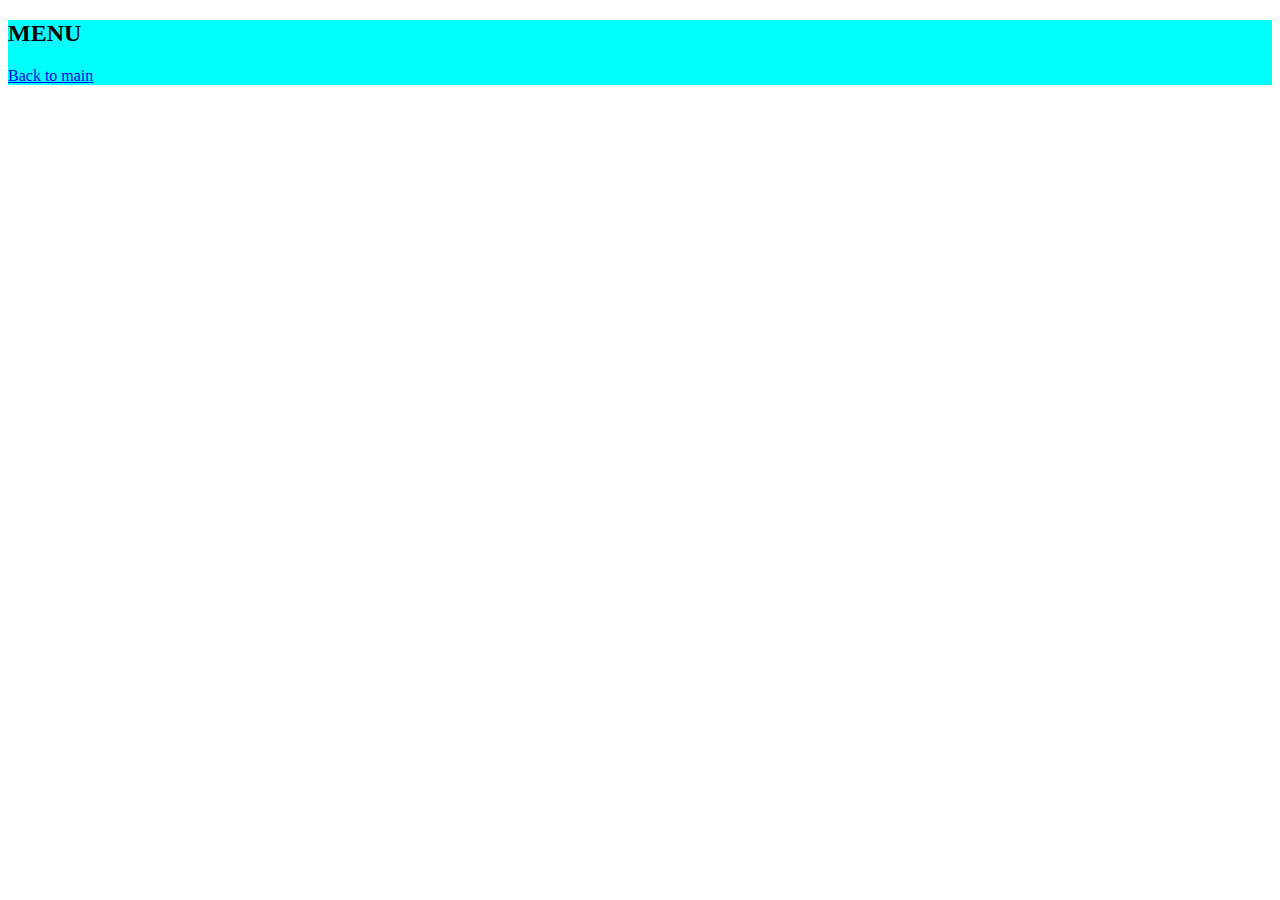
==== menu.html @ 2d862436 "mark up main page" ====
<!DOCTYPE html>
<html lang="en">
<head>
    <meta charset="UTF-8">
    <meta http-equiv="X-UA-Compatible" content="IE=edge">
    <meta name="viewport" content="width=device-width, initial-scale=1.0">
    <link rel="stylesheet" href="./style-menu.css">
    <title>Document</title>
</head>
<body>
    <div class="menu-container">
         <h2>MENU</h2>
    <a href="index.html">Back to main</a>
    </div>
   
</body>
</html>
---- style-menu.css ----
.menu-container{
    background-color: aqua;
}
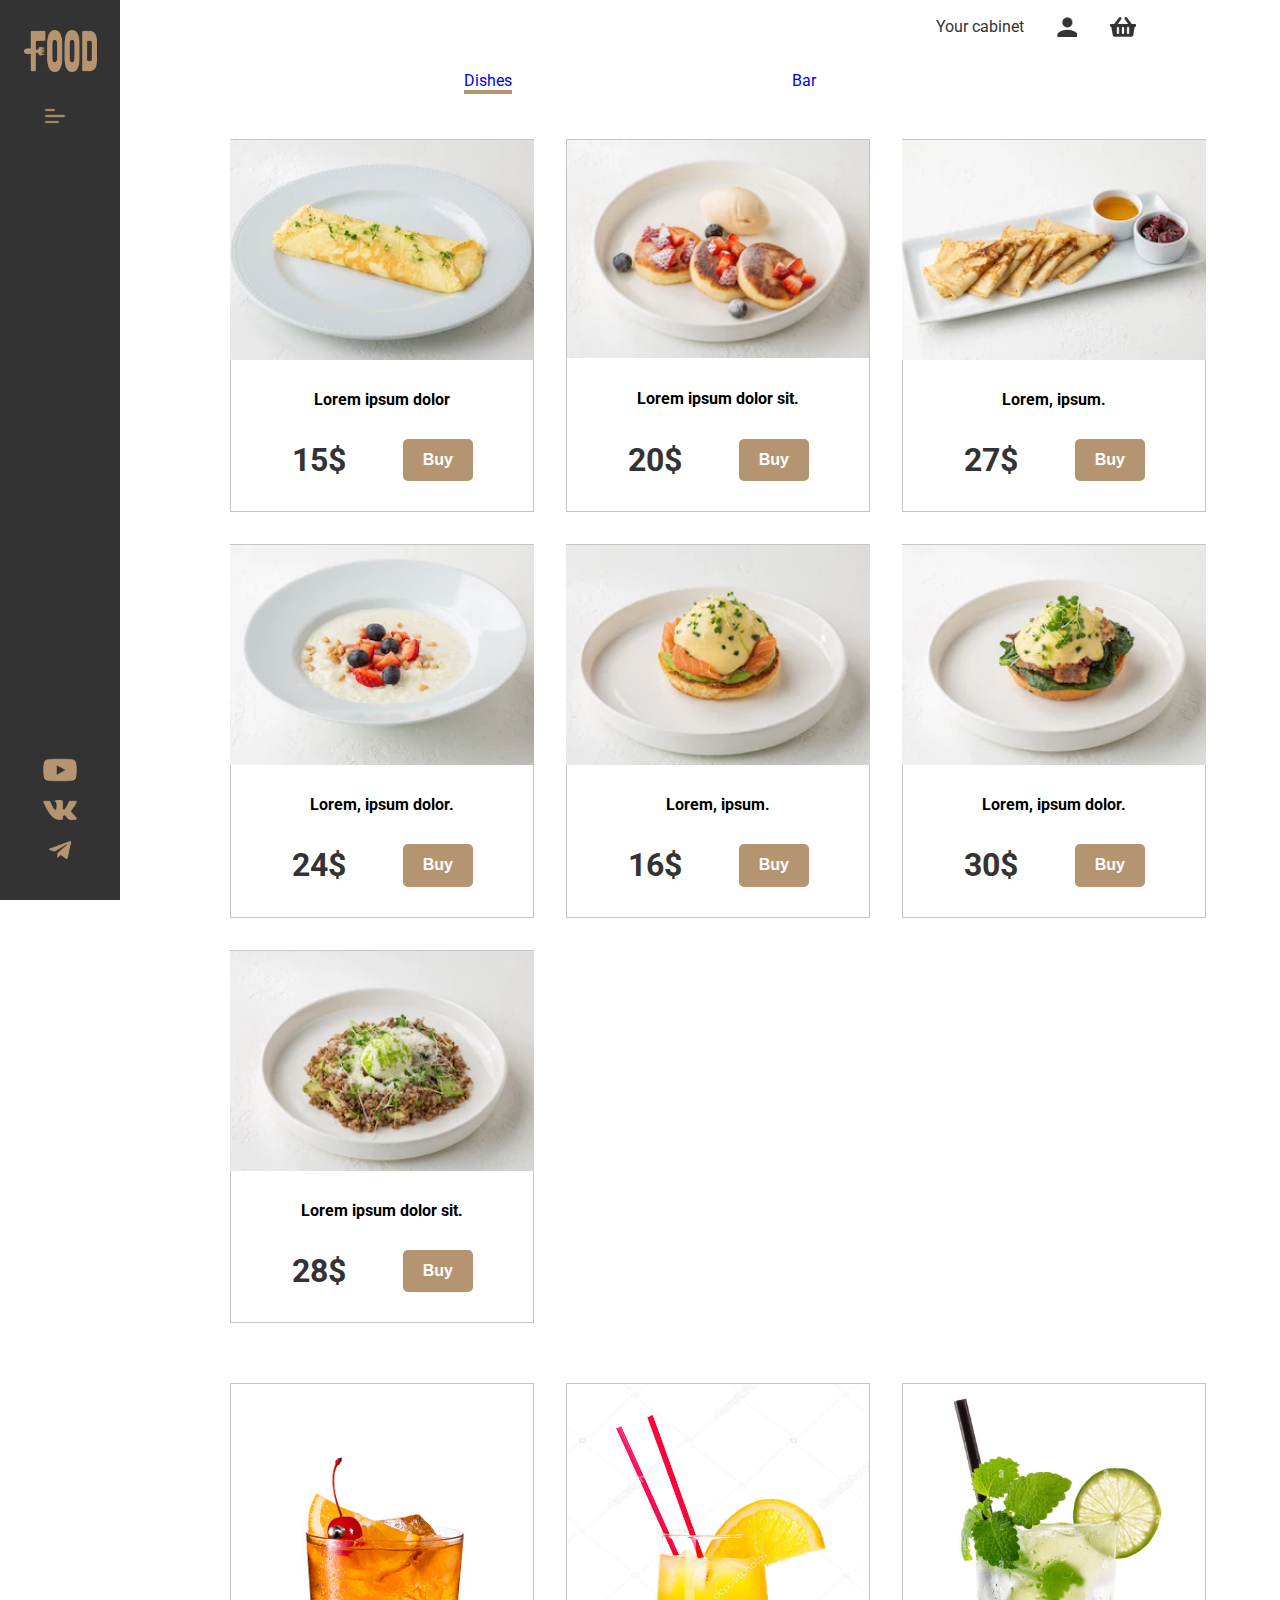
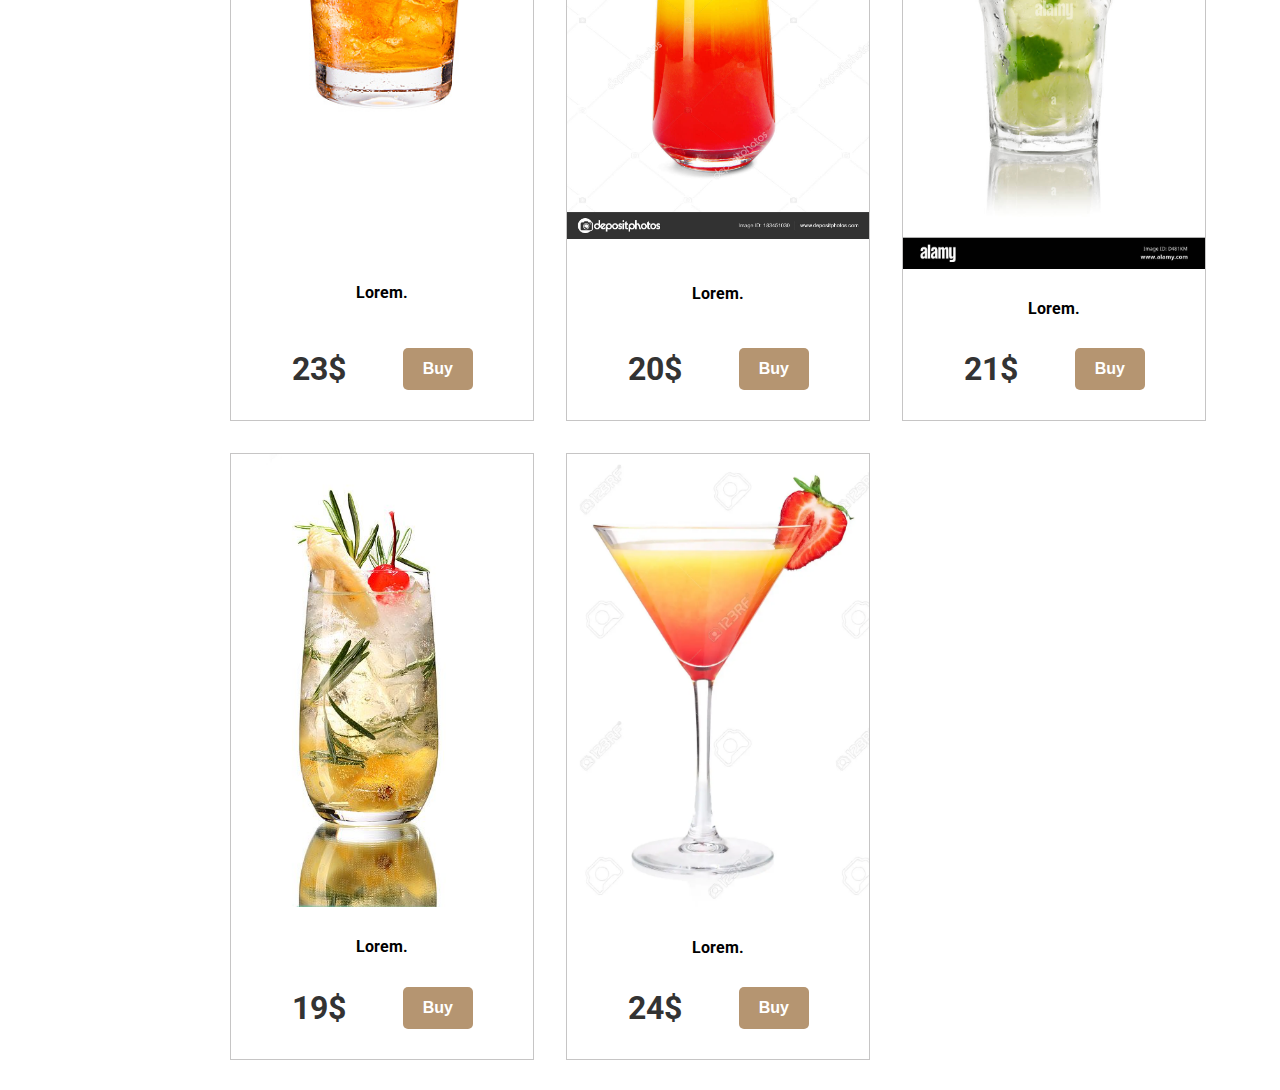
==== commit 9526355e: "16.02" ====
--- a/menu.html
+++ b/menu.html
@@ -5,13 +5,141 @@
     <meta http-equiv="X-UA-Compatible" content="IE=edge">
     <meta name="viewport" content="width=device-width, initial-scale=1.0">
     <link rel="stylesheet" href="./style-menu.css">
+    <link rel="stylesheet" href="./style.css">
     <title>Document</title>
 </head>
 <body>
-    <div class="menu-container">
-         <h2>MENU</h2>
-    <a href="index.html">Back to main</a>
-    </div>
-   
+    <header class="header-bar">
+        <div class="side-bar">
+            <div class="logo-container">
+               <a href="index.html" class="logo"></a> 
+               <span class="burger-menu"></span>
+            </div>
+            <div class="icon-container">
+                <span class="social-icon ytube"></span>
+                <span class="social-icon vk"></span>
+                <span class="social-icon tg"></span>
+            </div>    
+        </div>
+        
+        <div class="profile-container">
+            <span class="cabinet">Your cabinet</span>
+            <span class="profile"></span>
+            <span class="bascket"></span>
+        </div>
+
+        <ul class="menu-click">
+            <li class="menu__dishes">
+                <a href="#" class="menu__link dishes__link menu__link--active"><span class="menu__link--span">Dishes</span></a>
+            </li>
+            <li class="menu__bar">
+                <a href="#" class="menu__link bar__link"><span class="menu__link--span">Bar</span></a>
+            </li>
+        </ul>
+
+        <div class="menu-list--dishes">
+            <div class="menu__card">
+                <img src="./img/menu-items/Rectangle 57 (1).png" alt="pic">
+                <h4 class="card-title">Lorem ipsum dolor</h4>
+                <div class="price-container">
+                    <span class="price">15$</span>
+                    <button type="button" class="buy__btn">Buy</button>
+                </div>
+            </div>
+            <div class="menu__card">
+                <img src="./img/menu-items/Rectangle 57 (2).png" alt="pic" class="card__img">
+                <h4 class="card-title">Lorem ipsum dolor sit.</h4>
+                <div class="price-container">
+                    <span class="price">20$</span>
+                    <button type="button" class="buy__btn">Buy</button>
+                </div>
+            </div>
+            <div class="menu__card">
+                <img src="./img/menu-items/Rectangle 57 (3).png" alt="pic">
+                <h4 class="card-title">Lorem, ipsum.</h4>
+                <div class="price-container">
+                    <span class="price">27$</span>
+                    <button type="button" class="buy__btn">Buy</button>
+                </div>
+            </div>
+            <div class="menu__card">
+                <img src="./img/menu-items/Rectangle 57 (4).png" alt="pic">
+                <h4 class="card-title">Lorem, ipsum dolor.</h4>
+                <div class="price-container">
+                    <span class="price">24$</span>
+                    <button type="button" class="buy__btn">Buy</button>
+                </div>
+            </div>
+            <div class="menu__card">
+                <img src="./img/menu-items/Rectangle 57 (5).png" alt="pic">
+                <h4 class="card-title">Lorem, ipsum.</h4>
+                <div class="price-container">
+                    <span class="price">16$</span>
+                    <button type="button" class="buy__btn">Buy</button>
+                </div>
+            </div>
+            <div class="menu__card">
+                <img src="./img/menu-items/Rectangle 57 (6).png" alt="pic">
+                <h4 class="card-title">Lorem, ipsum dolor.</h4>
+                <div class="price-container">
+                    <span class="price">30$</span>
+                    <button type="button" class="buy__btn">Buy</button>
+                </div>
+            </div>
+            <div class="menu__card">
+                <img src="./img/menu-items/Rectangle 57 (7).png" alt="pic">
+                <h4 class="card-title">Lorem ipsum dolor sit.</h4>
+                <div class="price-container">
+                    <span class="price">28$</span>
+                    <button type="button" class="buy__btn">Buy</button>
+                </div>
+            </div>
+        </div>
+
+        <div class="menu-list--bar">
+            <div class="menu__card">
+                <img class="card__img" src="./img/bar-items/istockphoto-1129486696-170667a.jpg" alt="pic">
+                <h4 class="card-title">Lorem.</h4>
+                <div class="price-container">
+                    <span class="price">23$</span>
+                    <button type="button" class="buy__btn">Buy</button>
+                </div>
+            </div>
+            <div class="menu__card">
+                <img class="card__img" src="./img/bar-items/depositphotos_183451030-stock-photo-glass-of-sex-on-the.jpg" alt="pic">
+                <h4 class="card-title">Lorem.</h4>
+                <div class="price-container">
+                    <span class="price">20$</span>
+                    <button type="button" class="buy__btn">Buy</button>
+                </div>
+            </div>
+            <div class="menu__card">
+                <img class="card__img" src="./img/bar-items/cocktail-mojito-in-front-of-white-background-D481KM.jpg" alt="pic">
+                <h4 class="card-title">Lorem.</h4>
+                <div class="price-container">
+                    <span class="price">21$</span>
+                    <button type="button" class="buy__btn">Buy</button>
+                </div>
+            </div>
+            <div class="menu__card">
+                <img class="card__img" src="./img/bar-items/a448d61431ac61c20a5f1e054f6dbe63.jpg" alt="pic">
+                <h4 class="card-title">Lorem.</h4>
+                <div class="price-container">
+                    <span class="price">19$</span>
+                    <button type="button" class="buy__btn">Buy</button>
+                </div>
+            </div>
+            <div class="menu__card">
+                <img class="card__img" src="./img/bar-items/6797995-orange-alcohol-cocktail-with-strawberry-isolated-on-white-background.webp" alt="pic">
+                <h4 class="card-title">Lorem.</h4>
+                <div class="price-container">
+                    <span class="price">24$</span>
+                    <button type="button" class="buy__btn">Buy</button>
+                </div>
+            </div>
+        </div>
+        
+    </header>
+   <script src="./menu.js"></script>
 </body>
 </html>--- a/style-menu.css
+++ b/style-menu.css
@@ -1,3 +1,114 @@
-.menu-container{
-    background-color: aqua;
+.profile-container{
+    width: 40%;
+    padding: 1rem;
+    margin: 0 0 0 50%;
+    display: flex;
+    justify-content: flex-end;
+    align-items: center;
+}
+.cabinet{
+    font-weight: 400;
+    font-size: 16px;
+    line-height: 140%;
+    color: #333333;
+}
+.profile{
+    background-image: url('./img/profile-icon/Vector.png');
+}
+.bascket{
+    background-image: url('./img/profile-icon/Vector\ \(1\).png');
+}
+.profile, .bascket{
+    display: inline-block;
+    width: 26px;
+    height: 20px;
+    background-repeat: no-repeat;
+    background-position: center;
+    background-size: contain;
+    margin-left: 30px;
+}
+
+.menu-click {
+    width: 30%;
+    margin: 0 auto;
+    padding: 1rem;
+    font-weight: 400;
+    font-size: 16px;
+    line-height: 140%;
+    color: #333333;
+    display: flex;
+    justify-content: space-between;
+    align-items: center;
+}
+.menu__link--active{
+    border-bottom: 4px solid #B59571;
+
+}
+.menu__dishes {
+}
+.menu__link {
+}
+.menu__link--span {
+}
+.menu__bar {
+}
+
+.menu-list--dishes, .menu-list--bar {
+    width: 68%;
+    padding: 30px 6%;
+    padding-left: calc(6% + 12%);
+    display: grid;
+    grid-template-columns: repeat(3, 1fr);
+    gap: 2rem;
+}
+.menu__card {
+    border: 1px solid #c6c5c5;
+    display: flex;
+    flex-direction: column;
+    justify-content: space-between;
+    align-items: center;
+    transition: box-shadow 350ms linear;
+    max-width: 304px;
+}
+.menu__card:hover{
+    box-shadow: 7px 8px 23px -1px rgba(0,0,0,0.75);
+    transition: box-shadow 350ms linear;
+}
+.card__img{  
+    width: 302px;
+    height: auto; 
+}
+.card-title {
+    margin: 30px 0;
+}
+.price-container {
+    width: 60%;
+    padding-bottom: 30px;
+    display: flex;
+    justify-content: space-between;
+    align-items: center;
+}
+.price {
+    font-weight: 700;
+    font-size: 32px;
+    line-height: 120%;
+    color: #333333;
+}
+.buy__btn {
+    padding: 10px 20px;
+    background: #B59571;
+    border-radius: 5px;
+    font-weight: 700;
+    font-size: 16px;
+    line-height: 140%;
+    color: #FFFFFF;
+    transition: opacity 300ms linear;
+}
+.buy__btn:hover{
+    opacity: 0.8;
+    transition: opacity 300ms linear;
+}
+
+.menu-list--bar{
+
 }--- a/style.css
+++ b/style.css
@@ -0,0 +1,452 @@
+@import url('https://fonts.googleapis.com/css2?family=Roboto:wght@400;700&display=swap');
+*{
+    margin: 0;
+    padding: 0;
+    box-sizing: border-box;
+}
+body{
+    font-family: 'Roboto', sans-serif;
+}
+ul, ol, nav{
+    list-style: none;
+}
+a{
+    text-decoration: none;
+}
+button{
+    background: transparent;
+    border: none;
+    cursor: pointer;
+}
+.header {
+    position: relative;
+    width: 100%;
+    height: 100vh;
+    padding: 30px 100px;
+    background-image: url('./img/Rectangle\ 30.png');
+    background-size: cover;
+    background-repeat: no-repeat;
+    background-position: center;
+}
+.side-bar{
+    position: absolute;
+    left: 0;
+    top: 0;
+    background-color: #333333;
+    width: 12%;
+    max-width: 120px;
+    height: 100vh;
+    padding: 30px 20px;
+    display: flex;
+    flex-direction: column;
+    justify-content: space-between;
+    align-items: center;
+}
+.logo {
+    display: block;
+    width: 73px;
+    height: 46px;
+    background-image: url('./img/logo.png');
+    background-repeat: no-repeat;
+    background-size: contain;
+
+}
+.burger-menu {
+    display: block;
+    width: 34px;
+    height: 24px;
+    background-image: url('./img/gg_menu-left.png');
+    background-repeat: no-repeat;
+    background-size: contain;
+    margin: 28px auto 0;
+}
+.social-icon {
+    display: block;
+    width: 40px;
+    height: 40px;
+    background-repeat: no-repeat;
+    background-size: contain;
+}
+.ytube {
+    background-image: url('./img/social-icon/icon-ytube.png');
+}
+.vk {
+    background-image: url('./img/social-icon/icon-vk.png');
+}
+.tg {
+    background-image: url('./img/social-icon/icon-tg.png');
+}
+.nav {
+    display: flex;
+    justify-content: right;
+    align-items: center;
+    width: 100%;
+    height: 42px;
+}
+.nav__item {
+    margin-left: 50px;
+}
+.nav__link {
+    position: relative;
+    font-style: normal;
+    font-weight: 400;
+    font-size: 16px;
+    line-height: 140%;
+    color: #FFFFFF;
+    padding: 10px 20px;
+}
+.nav__link:before {
+	content:'';
+	position: absolute;
+	top: 0;
+	left: 0;
+	width: 100%;
+	height: 0;
+	background: rgba(255,255,255,0.3);
+	border-radius: 5px;
+	transition: all 400ms ease;
+}
+
+.nav__link:hover:before {
+	height: 42px;
+}
+.header__title {
+    width: 45%;
+    position: absolute;
+    top: 50%;
+    left: 30%;
+    font-weight: 700;
+    font-size: 54px;
+    line-height: 140%;
+    color: #FFFFFF;
+}
+
+/* ------------------------------------- main --------------------------- */
+
+.main-container{
+    padding: 8% 16.25%  5% 16.25%;
+}
+.about {
+    margin-bottom: 150px;
+}
+.section-title {
+    font-weight: 700;
+    font-size: 20px;
+    line-height: 140%;
+    text-transform: uppercase;
+    color: #333333;
+    margin-bottom: 80px;
+}
+.section-title::after{
+    content: '';
+    display: inline-block;
+    width: 60px;
+    height: 3px;
+    vertical-align: middle;
+    margin-left: 30px;
+    background-image: url('./img/Rectangle\ 37.png');
+    background-size: cover;
+    background-position: center;
+
+}
+.section-container {
+    display: flex;
+    justify-content: space-between;
+    padding-left: 10%;
+}
+.section-container__title {
+    display: inline-block;
+    width: 350px;
+    text-transform: capitalize;
+    font-weight: 700;
+    font-size: 64px;
+    line-height: 120%;
+    color: #333333;
+}
+.section-container__descr {
+    display: inline-block;
+    width: 526px;
+    font-weight: 400;
+    font-size: 18px;
+    line-height: 140%;
+    color: #333333;
+}
+.menu {
+    padding-bottom: 150px;
+    margin-bottom: 100px;
+}
+.menu-link-container{
+    display: flex;
+    justify-content: space-between;
+    padding-left: 10%;
+    margin-top: 80px;
+}
+.menu-link{
+    display: inline-block;
+    width: 45%;
+    height: 240px;
+    position: relative;
+    border: 1px solid rgba(51, 51, 51, 0.2);
+}
+.menu-link img{
+    position: absolute;
+    top: 16%;
+    left: 40px;
+    display: block;
+    width: 336px;
+    height: 240px;
+}
+.menu-link__title{
+    position: absolute;
+    top: 127%;
+    left: 24%;
+}
+.section-title{}
+.delivery {
+    margin-bottom: 150px;
+}
+.delivery-btn-container{
+    margin-top: 60px;
+}
+.delivery__btn{
+    padding: 15px 30px;
+    margin-right: 30px;
+    font-weight: 700;
+    font-size: 20px;
+    line-height: 140%;
+
+}
+.more-btn{
+    background-color: #B59571;
+    border: 1px solid #B59571;
+    color: #FFFFFF;
+}
+.detail-btn{
+    border: 1px solid rgba(51, 51, 51, 0.2);
+}
+.contacts {
+}
+.contacts-descr-container {
+    display: flex;
+    justify-content: space-between;
+    align-items: center;
+}
+.contacts__descr {
+    width: 30%;
+    display: flex;
+    flex-wrap: wrap;
+    justify-content: space-between;
+    
+}
+.long-road {
+    width: 45%;
+    height: 130px;
+    margin-bottom: 50px;
+}
+.time {
+    font-weight: 700;
+    font-size: 64px;
+    line-height: 120%;
+    color: #B59571;
+}
+.min {
+    font-weight: 700;
+    font-size: 32px;
+    line-height: 120%;
+    color: #B59571;
+}
+.from {
+    font-weight: 400;
+    font-size: 18px;
+    line-height: 140%;
+    color: #333333;
+}
+.contacts__pic {
+    position: relative;
+    width: 60%;
+    height: 450px;
+    background-image: url('./img/Rectangle\ 43.png');
+    background-repeat: no-repeat;
+    background-size: cover;
+    background-position: center;
+}
+.contacts__form {
+    position: absolute;
+    top: 10%;
+    left: -14%;
+    width: 65%;
+    padding: 40px;
+    background-color: #5B5B5B;
+    color: white;
+}
+
+.for-icon{
+    font-weight: 400;
+    font-size: 16px;
+    line-height: 140%;
+}
+.for-icon::before{
+   content: '';
+    display: inline-block;
+    width: 20px;
+    height: 20px;
+    background-size: contain;
+    background-repeat: no-repeat;
+    background-position: center;
+    vertical-align: text-top;
+    margin-right: 10px;
+    margin-bottom: 20px; 
+}
+.adress::before {
+   background-image: url('./img/Vector1.png'); 
+}
+.phone::before {
+    background-image: url('./img/Vector.png');
+}
+.rutinday {
+    font-weight: 700;
+    font-size: 20px;
+    line-height: 140%;
+    margin-top: 25px;
+    margin-bottom: 20px;
+}
+.weekdays, .weekend {
+    font-weight: 400;
+    font-size: 18px;
+    line-height: 140%;
+    margin-bottom: 15px;
+}
+.days {
+    font-weight: 700;
+}
+
+.contacts-btn-container {
+    margin-top: 30px;
+}
+.contacts__btn {
+    padding: 10px 20px;
+}
+.question-btn {
+    color: white;
+    border: 1px solid white;
+    margin-left: 20px;
+}
+
+.footer{
+    padding: 40px 16.25%;
+    background-color: #333333;
+    display: flex;
+    justify-content: space-between;
+    align-items: center;
+}
+.privacy-policy {
+    font-weight: 400;
+    font-size: 16px;
+    line-height: 140%;
+    color: #FFFFFF;
+}
+.visa{
+    background-image: url('./img/visa-svgrepo-com\ 1.png');
+}
+.master-card{
+    background-image: url('./img/mastercard-svgrepo-com\ 1.png');
+}
+.bank-card {
+    display: inline-block;
+    width: 40px;
+    height: 27px;
+    background-repeat: no-repeat;
+    background-position: center;
+    background-size: contain;
+}
+
+/* ------------------------------------ Modal ------------------------- */
+.modal-container{
+    display: none;
+    position: fixed;
+    top: 0;
+    left: 0;
+    z-index: 1;
+    width: 100%;
+    height: 100%;
+    background-color: rgba(51, 51, 51, 0.4);
+}
+.modal-form{
+    position: relative;
+    display: flex;
+    flex-direction: column;
+    justify-content: space-between;
+    align-items: center;
+    width: 416px;
+    height: 572px;
+    background-color: #333333;
+    padding: 60px;
+    margin: 80px auto 0;
+
+}
+.modal__close-btn {
+    display: inline-block;
+    width: 30px;
+    height: 30px;
+    position: absolute;
+    top: 3%;
+    right: 5%;
+    background-image: url('./img/close-icon.png');
+    background-repeat: no-repeat;
+    background-size: contain;
+    background-position: center;
+    cursor: pointer;
+}
+.modal__title {
+    font-weight: 700;
+    font-size: 20px;
+    line-height: 140%;
+    text-transform: uppercase;
+    color: #FFFFFF;
+}
+.input-wrap {
+    width: 100%;
+    display: grid;
+    gap: 30px 24px;
+}
+.inpt{
+    padding: 15px 20px;
+    outline: none;
+    border: 1px solid rgba(255, 255, 255, 0.6);
+    background-color: transparent;
+    color: #FFFFFF;
+    font-weight: 400;
+    font-size: 16px;
+    line-height: 140%;
+}
+.modal__name {
+    grid-column-start: 1;
+    grid-column-end: 6;
+}
+.modal__phone {
+    grid-column-start: 1;
+    grid-column-end: 6;
+}
+.modal__guests {
+    grid-column-start: 1;
+    grid-column-end: 2;
+    width: 75%;
+}
+.modal__time {
+    grid-column-start: 2;
+    grid-column-end: 6;
+    width: 100%;
+}
+.modal__btn {
+    padding: 10px 20px;
+    background-color: #B59571;
+    font-weight: 700;
+    font-size: 16px;
+    line-height: 140%;
+    color: #FFFFFF;
+}
+
+
+@media (max-width: 1200px) {
+    
+}